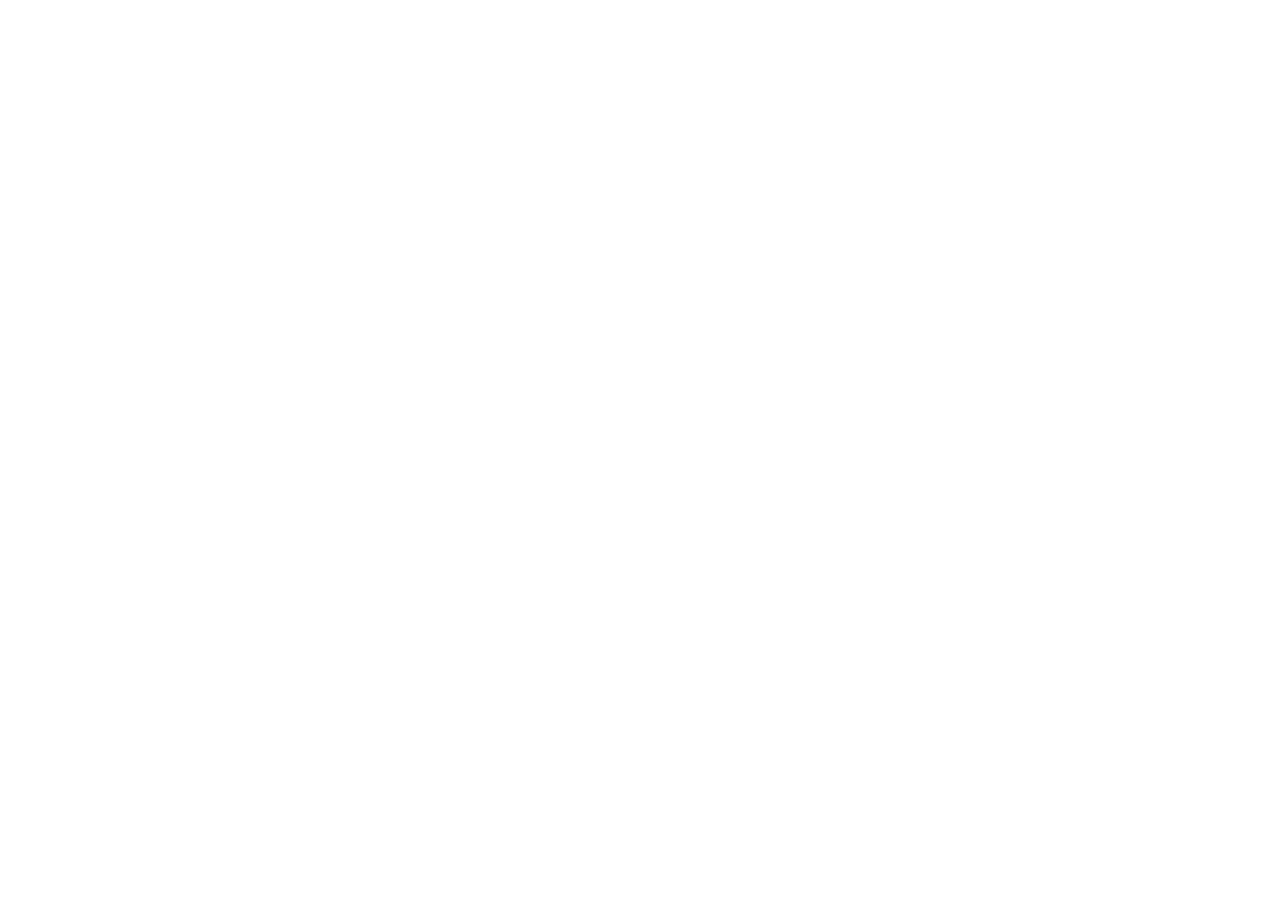
==== information.html @ 30c545cf "Add files via upload" ====
<!DOCTYPE html>
<html lang="en">
<head>
    <meta charset="UTF-8">
    <meta name="viewport" content="width=device-width, initial-scale=1.0">
    <title>Document</title>
</head>
<body>
    
</body>
</html>
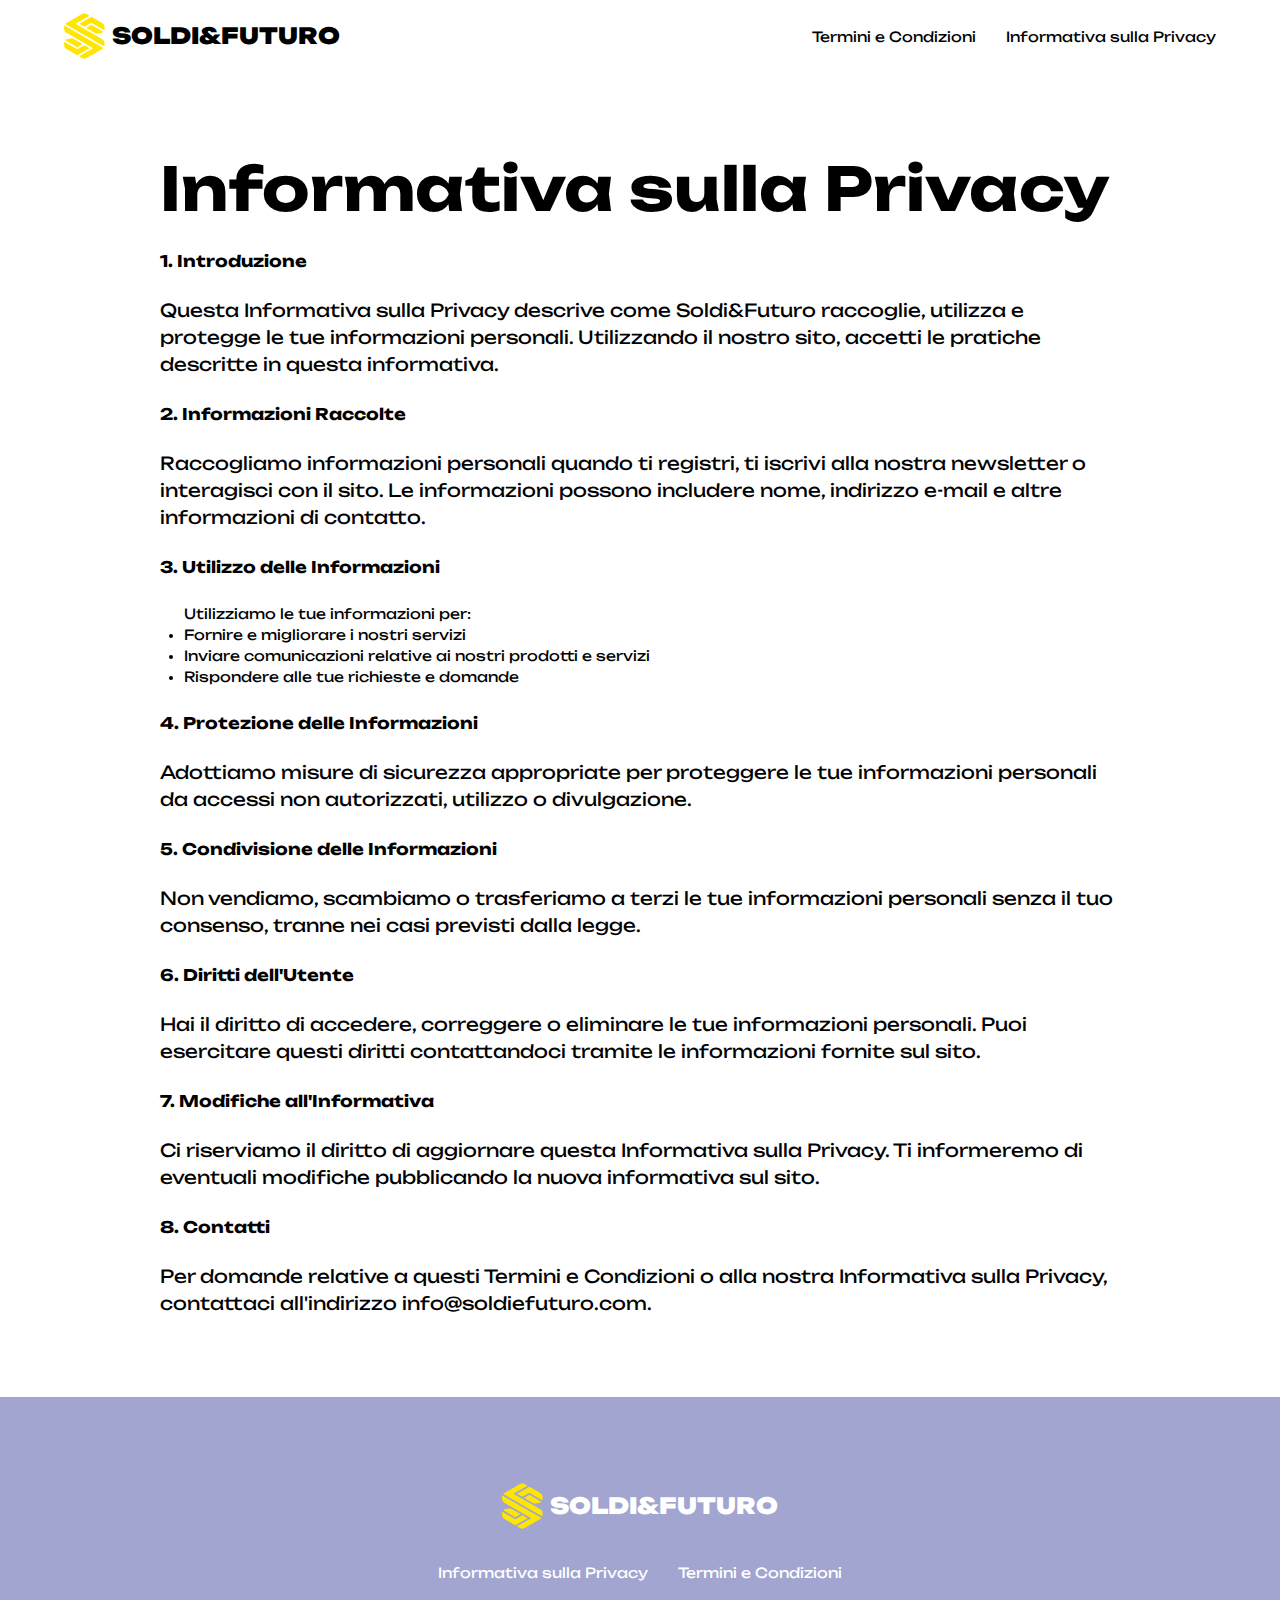
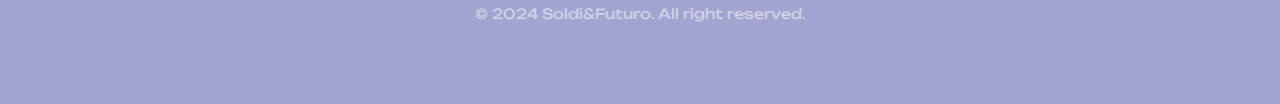
==== commit 949abcf6: "add2" ====
--- a/information.html
+++ b/information.html
@@ -1,11 +1,78 @@
 <!DOCTYPE html>
-<html lang="en">
+<html lang="it">
+
 <head>
     <meta charset="UTF-8">
+    <meta name="title" content="Soldi & Futuro - Strategie per Creare un Reddito Passivo">
+    <meta name="description"
+        content="Scopri come generare un reddito passivo e costruire la tua libertà finanziaria con i migliori consigli su investimenti, affiliazioni, immobili e molto altro.">
+    <meta name="keywords"
+        content="reddito passivo, guadagni automatici, investimenti, affiliazioni, immobili, finanza personale, libertà finanziaria, guadagnare online, business digitale, rendite passive">
+    <meta name="author" content="Soldi & Futuro">
+    <meta name="robots" content="index, follow">
+    <meta name="language" content="it">
     <meta name="viewport" content="width=device-width, initial-scale=1.0">
-    <title>Document</title>
+    <meta property="og:title" content="Soldi & Futuro - Come Creare un Reddito Passivo e Garantirti un Futuro Sicuro">
+    <meta property="og:description"
+        content="Scopri tutte le opportunità per costruire un reddito passivo e pianificare il tuo futuro finanziario con Soldi & Futuro.">
+    <meta property="og:type" content="website">
+    <meta property="og:locale" content="it_IT">
+
+    <link rel="icon" type="image/x-icon" href="./assets/images/favicon.ico" sizes="16x16 32x32">
+    <title>Soldi & Futuro - Strategie per Creare un Reddito Passivo</title>
+    <link rel="stylesheet" href="./css/reset.css">
+    <link rel="stylesheet" href="./css/style.css">
 </head>
+
 <body>
-    
+    <nav>
+        <a href="./index.html" class="logo-box">
+            <img src="./assets/images/Logo.svg" alt="Logo">
+            <h1 class="oswald black">Soldi&Futuro</h1>
+        </a>
+        <ul class="menu black">
+            <li><a href="./terms.html">Termini e Condizioni</a></li>
+            <li><a href="./information.html">Informativa sulla Privacy</a></li>
+        </ul>
+    </nav>
+    <main>
+        <section class="second-idea section-wrap t-w">
+            <article class="gap">
+                <h2 class="t-h2">Informativa sulla Privacy</h2>
+                <h3>1. Introduzione</h3>
+                <p>Questa Informativa sulla Privacy descrive come Soldi&Futuro raccoglie, utilizza e protegge le tue informazioni personali. Utilizzando il nostro sito, accetti le pratiche descritte in questa informativa.</p>
+                <h3>2. Informazioni Raccolte</h3>
+                <p>Raccogliamo informazioni personali quando ti registri, ti iscrivi alla nostra newsletter o interagisci con il sito. Le informazioni possono includere nome, indirizzo e-mail e altre informazioni di contatto.</p>
+                <h3>3. Utilizzo delle Informazioni</h3>
+                <ul>Utilizziamo le tue informazioni per:
+                    <li>Fornire e migliorare i nostri servizi</li>
+                    <li>Inviare comunicazioni relative ai nostri prodotti e servizi</li>
+                    <li>Rispondere alle tue richieste e domande</li>
+                </ul>
+                <h3>4. Protezione delle Informazioni</h3>
+                <p>Adottiamo misure di sicurezza appropriate per proteggere le tue informazioni personali da accessi non autorizzati, utilizzo o divulgazione.</p>
+                <h3>5. Condivisione delle Informazioni</h3>
+                <p>Non vendiamo, scambiamo o trasferiamo a terzi le tue informazioni personali senza il tuo consenso, tranne nei casi previsti dalla legge.</p>
+                <h3>6. Diritti dell'Utente</h3>
+                <p>Hai il diritto di accedere, correggere o eliminare le tue informazioni personali. Puoi esercitare questi diritti contattandoci tramite le informazioni fornite sul sito.</p>
+                <h3>7. Modifiche all'Informativa</h3>
+                <p>Ci riserviamo il diritto di aggiornare questa Informativa sulla Privacy. Ti informeremo di eventuali modifiche pubblicando la nuova informativa sul sito.</p>
+                <h3>8. Contatti</h3>
+                <p>Per domande relative a questi Termini e Condizioni o alla nostra Informativa sulla Privacy, contattaci all'indirizzo info@soldiefuturo.com.</p>
+            </article>
+        </section>
+    </main>
+    <footer>
+        <div class="logo-box">
+            <img src="./assets/images/Logo.svg" alt="Logo">
+            <h2 class="oswald">Soldi&Futuro</h2>
+        </div>
+        <ul class="list">
+            <li><a href="./terms.html">Termini e Condizioni</a></li>
+            <li><a href="./information.html">Informativa sulla Privacy</a></li>
+        </ul>
+        <p class="copy">&copy; 2024 Soldi&Futuro. All right reserved.</p>
+    </footer>
 </body>
+
 </html>--- a/css/style.css
+++ b/css/style.css
@@ -0,0 +1,340 @@
+@font-face {
+    font-family: 'Unbounded';
+    src: url('../assets/fonts/Unbounded-VariableFont_wght.ttf') format('truetype-variations');
+    font-weight: 100 900;
+}
+
+body {
+    font-family: "Unbounded", sans-serif;
+    font-style: normal;
+}
+
+main,
+header {
+    max-width: 1440px;
+    margin: 0 auto;
+}
+
+.black {
+    color: #000000 !important;
+}
+
+header {
+    background-image: url(../assets/images/hand-m.png);
+    background-size: cover;
+    background-position: center;
+    background-repeat: no-repeat;
+}
+
+.menu {
+    display: none;
+}
+
+.logo-box {
+    display: flex;
+    justify-content: center;
+    align-items: center;
+    padding: 13.35px 0;
+    gap: 6.65px;
+}
+
+.hero {
+    width: 100%;
+    padding: 160px 46px 60px 24px;
+
+}
+
+.concetti {
+    max-width: 360px;
+    font-weight: 700;
+    font-size: 2rem;
+    line-height: 120%;
+    text-transform: uppercase;
+    color: #FFFFFF;
+    margin-bottom: 32px;
+}
+
+p,
+ul {
+    font-weight: 400;
+    font-size: 0.875rem;
+    line-height: 150%;
+    color: #000000;
+}
+
+ul {
+    list-style-type: disc;
+    margin-left: 24px;
+}
+
+ul li::marker {
+    font-size: 12px;
+}
+
+.wrap {
+    display: flex;
+    gap: 16px;
+    align-items: center;
+}
+
+.wrap h2 {
+    font-weight: 600;
+    font-size: 1.25rem;
+    line-height: 1.25;
+    color: #FFFFFF;
+    margin-bottom: 4px;
+}
+
+.t-h2 {
+    font-weight: 700;
+    font-size: 2rem;
+    line-height: 120%;
+    max-width: 382px;
+}
+
+.t-w h3 {
+    font-weight: 700;
+    font-size: 1rem;
+    line-height: 150%;
+    text-transform: none;
+}
+
+.wrap p {
+    font-weight: 300;
+    font-size: 0.875rem;
+    line-height: 1.0625;
+    color: #FFFFFF;
+}
+
+.t-w p {
+    font-weight: 400;
+    font-size: 18px;
+    line-height: 150%;
+}
+
+.gold {
+    display: none;
+}
+
+.section-wrap {
+    padding: 80px 24px;
+}
+
+.gap-p {
+    display: flex;
+    flex-direction: column;
+    align-items: flex-start;
+    gap: 24px;
+    margin-bottom: 60px;
+}
+
+.gap {
+    display: flex;
+    flex-direction: column;
+    align-items: flex-start;
+    gap: 24px;
+    align-items: flex-start;
+}
+
+h3 {
+    font-weight: 700;
+    font-size: 1.5rem;
+    line-height: 120%;
+    text-transform: uppercase;
+    color: #000000;
+}
+
+.bg-g {
+    background-color: #F0EFFC;
+}
+
+h4 {
+    max-width: 298px;
+    font-weight: 700;
+    font-size: 1rem;
+    line-height: 120%;
+    text-transform: uppercase;
+    color: #000000;
+    margin-block-start: 0;
+}
+
+.yellow {
+    width: 60px;
+    height: 60px;
+    background-color: #FFE500;
+
+    font-weight: 400;
+    font-size: 1.5rem;
+    line-height: 120%;
+    text-transform: uppercase;
+    display: flex;
+    justify-content: center;
+    align-items: center;
+}
+
+.align-g {
+    display: flex;
+    gap: 24px;
+    align-items: center;
+}
+
+.img-mt {
+    margin-top: 36px;
+}
+
+footer {
+    background: #A3A5D1;
+    padding: 73px 12px 80px 12px;
+}
+
+.list {
+    color: #FFFFFF;
+    list-style-type: none;
+    display: flex;
+    flex-direction: row-reverse;
+    justify-content: center;
+    margin-left: 0;
+    gap: 30px;
+    margin-top: 20px;
+}
+
+.copy {
+    color: #FFFFFF;
+    text-align: center;
+    margin-top: 20px;
+    opacity: 0.5;
+}
+
+.oswald {
+    font-weight: 900;
+    font-size: 1.4rem;
+    line-height: 1;
+    text-transform: uppercase;
+    color: #FFFFFF;
+}
+
+input[type="email"] {
+    background-color: #ECECEC;
+    width: 75%;
+    border: none;
+    padding: 16px 19px;
+    font-weight: 300;
+    outline: none;
+}
+
+input::placeholder {
+    color: #000000
+}
+
+button {
+    padding: 0;
+    border: none;
+    cursor: pointer;
+}
+
+button img {
+    width: 60px;
+    height: 60px;
+}
+
+@media screen and (min-width: 25rem) {
+    .concetti {
+        font-size: 2.5rem;
+    }
+}
+
+@media screen and (min-width: 48rem) {
+    header {
+        background-image: url(../assets/images/hand.png);
+    }
+
+    nav {
+        display: flex;
+        justify-content: space-between;
+        align-items: center;
+        margin: 0 24px;
+    }
+
+    .concetti {
+        font-size: 3.75rem;
+    }
+
+    .menu {
+        color: #FFFFFF;
+        display: flex;
+        list-style: none;
+        justify-content: center;
+        gap: 30px;
+    }
+
+    .g-cover {
+        max-width: 268px;
+        padding: 16px 20px;
+    }
+
+    form {
+        display: flex;
+    }
+
+    .generare-entrate {
+        display: flex;
+        justify-content: space-between;
+    }
+
+}
+
+@media screen and (min-width: 68rem) {
+
+    nav {
+        margin: 0 64px;
+    }
+
+    .hero {
+        padding: 120px 64px;
+    }
+
+    .sca {
+        font-weight: 500;
+        font-size: 1rem;
+        line-height: 120%;
+        color: #000000;
+        padding-bottom: 20px;
+    }
+
+    .for {
+        font-weight: 300;
+        font-size: 0.625rem;
+        line-height: 120%;
+        opacity: 0.6;
+        padding-top: 20px;
+    }
+
+    .art-w {
+        width: 65%;
+    }
+
+    .gold {
+        width: 25%;
+        display: block;
+    }
+
+    .section-wrap {
+        padding: 80px 64px;
+    }
+
+    .al-st {
+        text-align: start;
+    }
+
+    .t-w {
+        padding: 80px 120px;
+        max-width: 1200px;
+        margin: 0 auto;
+    }
+
+    .t-h2 {
+        font-size: 3.75rem;
+        line-height: 120%;
+        max-width: 960px;
+    }
+}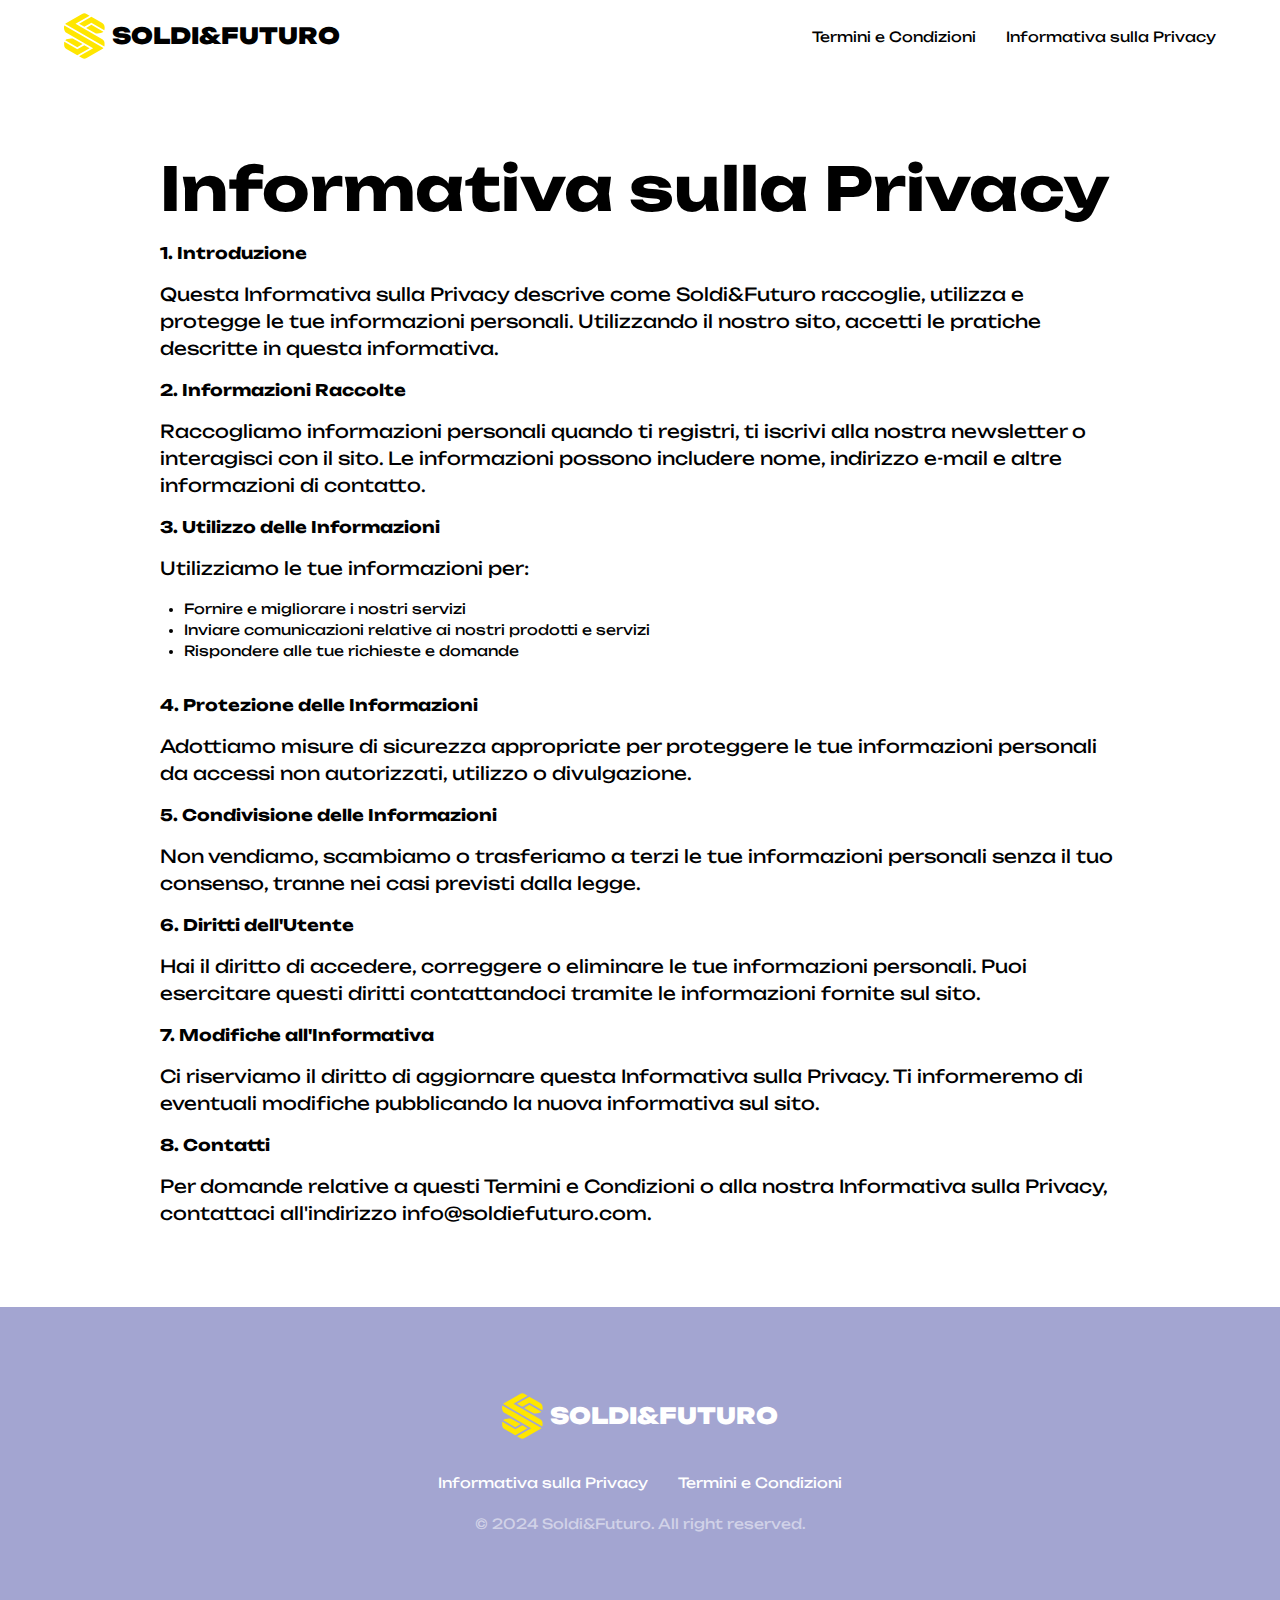
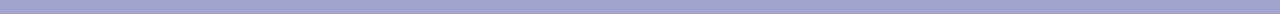
==== commit 90543288: "Fix" ====
--- a/information.html
+++ b/information.html
@@ -40,33 +40,45 @@
             <article class="gap">
                 <h2 class="t-h2">Informativa sulla Privacy</h2>
                 <h3>1. Introduzione</h3>
-                <p>Questa Informativa sulla Privacy descrive come Soldi&Futuro raccoglie, utilizza e protegge le tue informazioni personali. Utilizzando il nostro sito, accetti le pratiche descritte in questa informativa.</p>
+                <p>Questa Informativa sulla Privacy descrive come Soldi&Futuro raccoglie, utilizza e protegge le tue
+                    informazioni personali. Utilizzando il nostro sito, accetti le pratiche descritte in questa
+                    informativa.</p>
                 <h3>2. Informazioni Raccolte</h3>
-                <p>Raccogliamo informazioni personali quando ti registri, ti iscrivi alla nostra newsletter o interagisci con il sito. Le informazioni possono includere nome, indirizzo e-mail e altre informazioni di contatto.</p>
+                <p>Raccogliamo informazioni personali quando ti registri, ti iscrivi alla nostra newsletter o
+                    interagisci con il sito. Le informazioni possono includere nome, indirizzo e-mail e altre
+                    informazioni di contatto.</p>
                 <h3>3. Utilizzo delle Informazioni</h3>
-                <ul>Utilizziamo le tue informazioni per:
+                <p>
+                    Utilizziamo le tue informazioni per:
+                <ul>
                     <li>Fornire e migliorare i nostri servizi</li>
                     <li>Inviare comunicazioni relative ai nostri prodotti e servizi</li>
                     <li>Rispondere alle tue richieste e domande</li>
                 </ul>
+                </p>
                 <h3>4. Protezione delle Informazioni</h3>
-                <p>Adottiamo misure di sicurezza appropriate per proteggere le tue informazioni personali da accessi non autorizzati, utilizzo o divulgazione.</p>
+                <p>Adottiamo misure di sicurezza appropriate per proteggere le tue informazioni personali da accessi non
+                    autorizzati, utilizzo o divulgazione.</p>
                 <h3>5. Condivisione delle Informazioni</h3>
-                <p>Non vendiamo, scambiamo o trasferiamo a terzi le tue informazioni personali senza il tuo consenso, tranne nei casi previsti dalla legge.</p>
+                <p>Non vendiamo, scambiamo o trasferiamo a terzi le tue informazioni personali senza il tuo consenso,
+                    tranne nei casi previsti dalla legge.</p>
                 <h3>6. Diritti dell'Utente</h3>
-                <p>Hai il diritto di accedere, correggere o eliminare le tue informazioni personali. Puoi esercitare questi diritti contattandoci tramite le informazioni fornite sul sito.</p>
+                <p>Hai il diritto di accedere, correggere o eliminare le tue informazioni personali. Puoi esercitare
+                    questi diritti contattandoci tramite le informazioni fornite sul sito.</p>
                 <h3>7. Modifiche all'Informativa</h3>
-                <p>Ci riserviamo il diritto di aggiornare questa Informativa sulla Privacy. Ti informeremo di eventuali modifiche pubblicando la nuova informativa sul sito.</p>
+                <p>Ci riserviamo il diritto di aggiornare questa Informativa sulla Privacy. Ti informeremo di eventuali
+                    modifiche pubblicando la nuova informativa sul sito.</p>
                 <h3>8. Contatti</h3>
-                <p>Per domande relative a questi Termini e Condizioni o alla nostra Informativa sulla Privacy, contattaci all'indirizzo info@soldiefuturo.com.</p>
+                <p>Per domande relative a questi Termini e Condizioni o alla nostra Informativa sulla Privacy,
+                    contattaci all'indirizzo info@soldiefuturo.com.</p>
             </article>
         </section>
     </main>
     <footer>
-        <div class="logo-box">
+        <a href="./index.html" class="logo-box">
             <img src="./assets/images/Logo.svg" alt="Logo">
             <h2 class="oswald">Soldi&Futuro</h2>
-        </div>
+        </a>
         <ul class="list">
             <li><a href="./terms.html">Termini e Condizioni</a></li>
             <li><a href="./information.html">Informativa sulla Privacy</a></li>
--- a/css/style.css
+++ b/css/style.css
@@ -13,6 +13,11 @@
 header {
     max-width: 1440px;
     margin: 0 auto;
+}
+
+a:hover,
+button:hover {
+    opacity: 0.7;
 }
 
 .black {
@@ -124,7 +129,7 @@
     display: flex;
     flex-direction: column;
     align-items: flex-start;
-    gap: 24px;
+    gap: 16px;
     margin-bottom: 60px;
 }
 
@@ -132,7 +137,7 @@
     display: flex;
     flex-direction: column;
     align-items: flex-start;
-    gap: 24px;
+    gap: 16px;
     align-items: flex-start;
 }
 
@@ -334,7 +339,15 @@
 
     .t-h2 {
         font-size: 3.75rem;
-        line-height: 120%;
         max-width: 960px;
     }
+
+    h3 {
+        font-size: 2.5rem;
+    }
+
+    h4 {
+        max-width: 724px;
+        font-size: 1.7rem;
+    }
 }